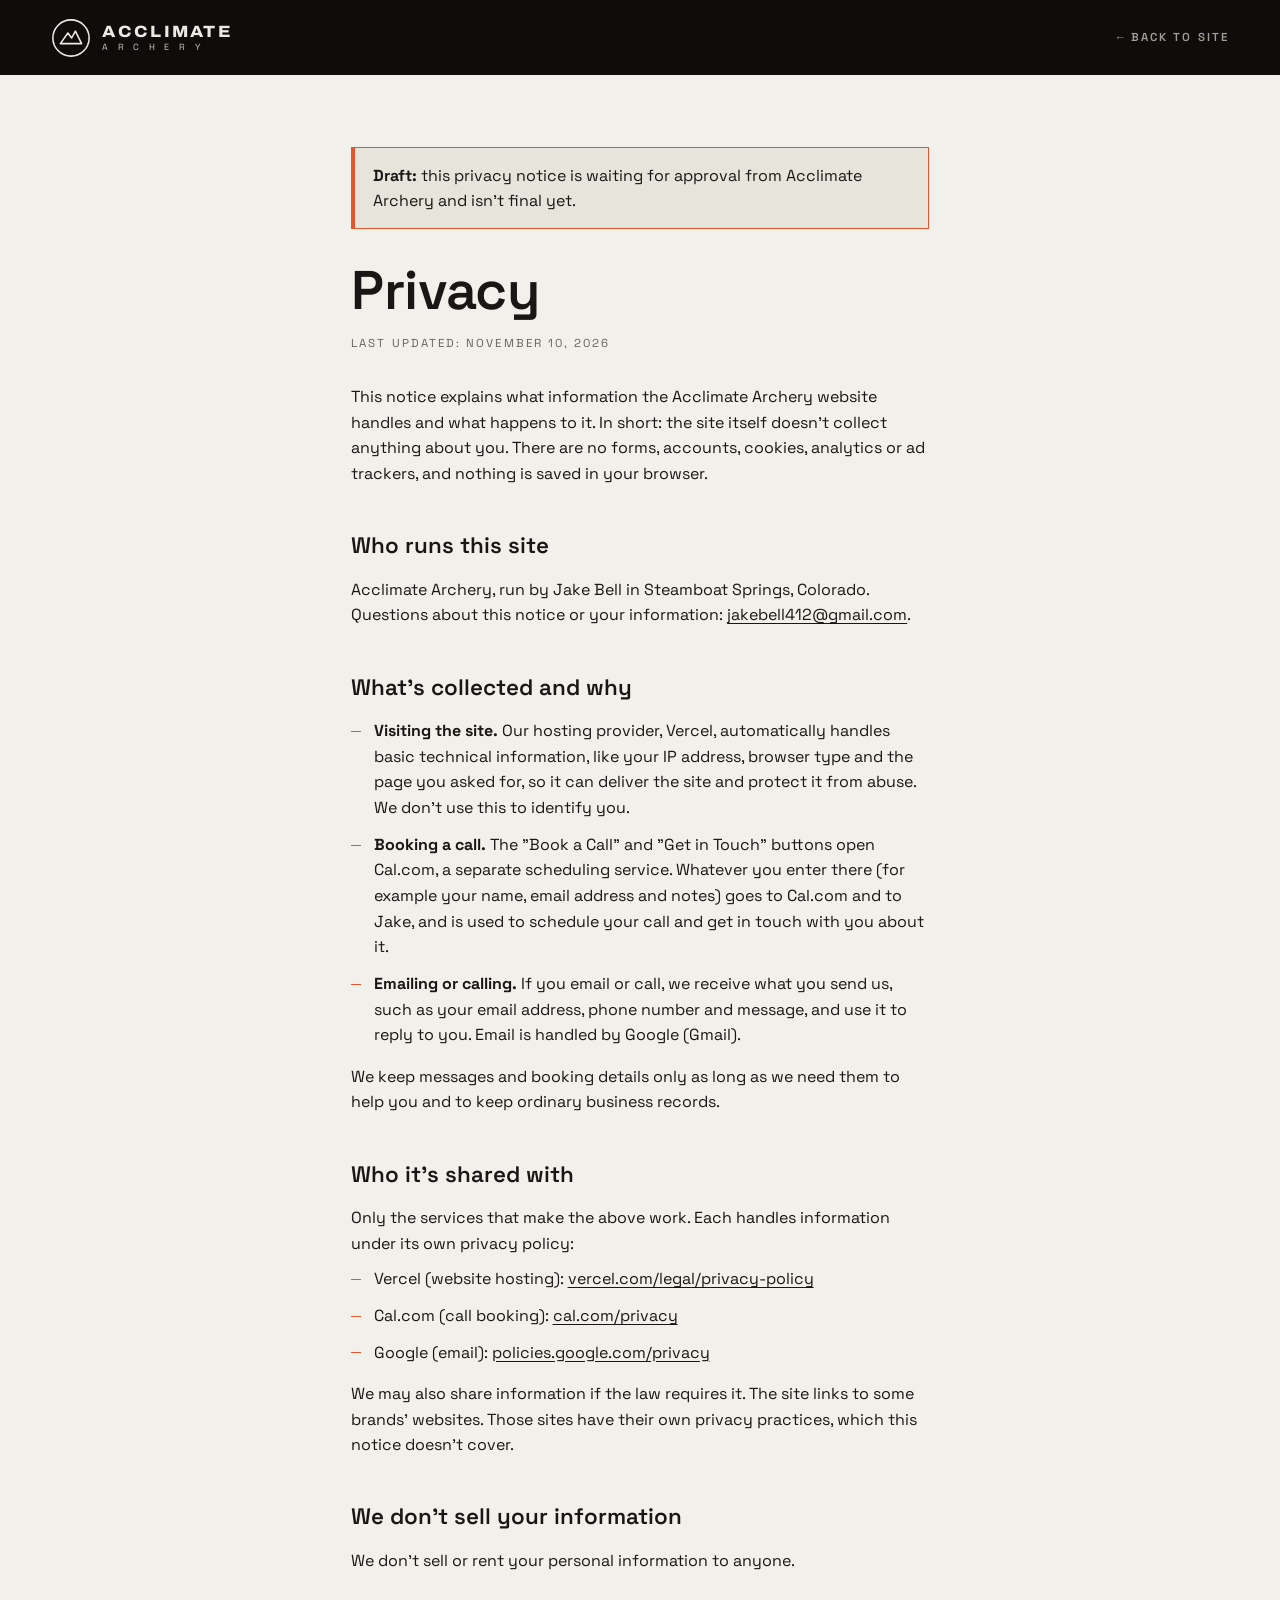
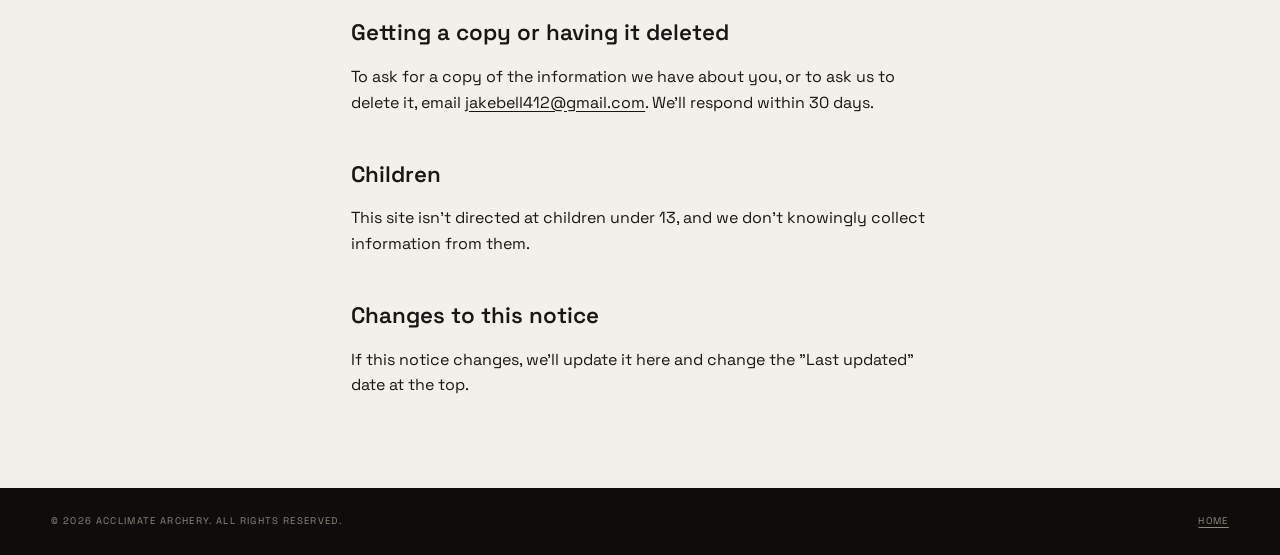
==== privacy.html @ ee3800e8 "Add draft privacy page and link it from the footer Plain-English notice in Acclimate Archery's name " ====
<!DOCTYPE html>
<html lang="en">
<head>
  <meta charset="UTF-8" />
  <meta name="viewport" content="width=device-width, initial-scale=1.0" />
  <title>Privacy | Acclimate Archery</title>
  <meta name="description" content="How the Acclimate Archery website handles your information." />
  <!-- DRAFT: remove this noindex line (and the draft banner below) once
       Jake has approved the wording. -->
  <meta name="robots" content="noindex" />
  <meta name="theme-color" content="#0e0d0c" />
  <link rel="preload" href="fonts/space-grotesk-latin.woff2" as="font" type="font/woff2" crossorigin />
  <link rel="stylesheet" href="css/fonts.css" />
  <link rel="stylesheet" href="css/style.css" />
  <link rel="icon" type="image/svg+xml" href="favicon.svg" />
</head>
<body class="legal-page">
  <a class="skip-link" href="#main">Skip to content</a>

  <header class="legal-header">
    <a href="./" class="site-logo">
      <svg class="site-logo__mark" viewBox="0 0 64 64" fill="none" aria-hidden="true">
        <circle cx="32" cy="32" r="29" stroke="currentColor" stroke-width="2.5"/>
        <path d="M15 41 L27 24 L33 32 L39 21 L49 41 Z" stroke="currentColor" stroke-width="2.5" stroke-linejoin="round" fill="none"/>
      </svg>
      <span class="site-logo__type">
        <span class="site-logo__name">Acclimate</span>
        <span class="site-logo__sub" aria-hidden="true">A&nbsp;R&nbsp;C&nbsp;H&nbsp;E&nbsp;R&nbsp;Y</span><span class="visually-hidden">Archery</span>
      </span>
    </a>
    <a href="./" class="legal-header__back">← Back to site</a>
  </header>

  <main id="main" class="legal" tabindex="-1">
    <!-- DRAFT BANNER: delete this <p> once approved. -->
    <p class="legal__draft" role="note"><strong>Draft:</strong> this privacy notice is waiting for approval from Acclimate Archery and isn't final yet.</p>

    <h1>Privacy</h1>
    <p class="legal__updated">Last updated: November 10, 2026</p>

    <p>This notice explains what information the Acclimate Archery website handles and what happens to it. In short: the site itself doesn't collect anything about you. There are no forms, accounts, cookies, analytics or ad trackers, and nothing is saved in your browser.</p>

    <h2>Who runs this site</h2>
    <p>Acclimate Archery, run by Jake Bell in Steamboat Springs, Colorado. Questions about this notice or your information: <a href="mailto:jakebell412@gmail.com">jakebell412@gmail.com</a>.</p>

    <h2>What's collected and why</h2>
    <ul>
      <li><strong>Visiting the site.</strong> Our hosting provider, Vercel, automatically handles basic technical information, like your IP address, browser type and the page you asked for, so it can deliver the site and protect it from abuse. We don't use this to identify you.</li>
      <li><strong>Booking a call.</strong> The "Book a Call" and "Get in Touch" buttons open Cal.com, a separate scheduling service. Whatever you enter there (for example your name, email address and notes) goes to Cal.com and to Jake, and is used to schedule your call and get in touch with you about it.</li>
      <li><strong>Emailing or calling.</strong> If you email or call, we receive what you send us, such as your email address, phone number and message, and use it to reply to you. Email is handled by Google (Gmail).</li>
    </ul>
    <p>We keep messages and booking details only as long as we need them to help you and to keep ordinary business records.</p>

    <h2>Who it's shared with</h2>
    <p>Only the services that make the above work. Each handles information under its own privacy policy:</p>
    <ul>
      <li>Vercel (website hosting): <a href="https://vercel.com/legal/privacy-policy">vercel.com/legal/privacy-policy</a></li>
      <li>Cal.com (call booking): <a href="https://cal.com/privacy">cal.com/privacy</a></li>
      <li>Google (email): <a href="https://policies.google.com/privacy">policies.google.com/privacy</a></li>
    </ul>
    <p>We may also share information if the law requires it. The site links to some brands' websites. Those sites have their own privacy practices, which this notice doesn't cover.</p>

    <h2>We don't sell your information</h2>
    <p>We don't sell or rent your personal information to anyone.</p>

    <h2>Getting a copy or having it deleted</h2>
    <p>To ask for a copy of the information we have about you, or to ask us to delete it, email <a href="mailto:jakebell412@gmail.com">jakebell412@gmail.com</a>. We'll respond within 30 days.</p>

    <h2>Children</h2>
    <p>This site isn't directed at children under 13, and we don't knowingly collect information from them.</p>

    <h2>Changes to this notice</h2>
    <p>If this notice changes, we'll update it here and change the "Last updated" date at the top.</p>
  </main>

  <footer class="site-footer legal-footer">
    <div class="site-footer__bottom">
      <span>© 2026 Acclimate Archery. All rights reserved.</span>
      <a href="./">Home</a>
    </div>
  </footer>
</body>
</html>
---- css/fonts.css ----
/* Self-hosted fonts (SIL Open Font License 1.1). Downloaded from Google Fonts;
   see fonts/OFL.txt. Only the faces the site actually uses are included. */

@font-face {
  font-family: 'Archivo';
  font-style: normal;
  font-weight: 100 900;
  font-stretch: 62% 125%;
  font-display: swap;
  src: url(../fonts/archivo-vietnamese.woff2) format('woff2');
  unicode-range: U+0102-0103, U+0110-0111, U+0128-0129, U+0168-0169, U+01A0-01A1, U+01AF-01B0, U+0300-0301, U+0303-0304, U+0308-0309, U+0323, U+0329, U+1EA0-1EF9, U+20AB;
}
@font-face {
  font-family: 'Archivo';
  font-style: normal;
  font-weight: 100 900;
  font-stretch: 62% 125%;
  font-display: swap;
  src: url(../fonts/archivo-latin-ext.woff2) format('woff2');
  unicode-range: U+0100-02BA, U+02BD-02C5, U+02C7-02CC, U+02CE-02D7, U+02DD-02FF, U+0304, U+0308, U+0329, U+1D00-1DBF, U+1E00-1E9F, U+1EF2-1EFF, U+2020, U+20A0-20AB, U+20AD-20C4, U+2113, U+2C60-2C7F, U+A720-A7FF;
}
@font-face {
  font-family: 'Archivo';
  font-style: normal;
  font-weight: 100 900;
  font-stretch: 62% 125%;
  font-display: swap;
  src: url(../fonts/archivo-latin.woff2) format('woff2');
  unicode-range: U+0000-00FF, U+0131, U+0152-0153, U+02BB-02BC, U+02C6, U+02DA, U+02DC, U+0304, U+0308, U+0329, U+2000-206F, U+20AC, U+2122, U+2191, U+2193, U+2212, U+2215, U+FEFF, U+FFFD;
}
@font-face {
  font-family: 'Space Grotesk';
  font-style: normal;
  font-weight: 300 700;
  font-display: swap;
  src: url(../fonts/space-grotesk-vietnamese.woff2) format('woff2');
  unicode-range: U+0102-0103, U+0110-0111, U+0128-0129, U+0168-0169, U+01A0-01A1, U+01AF-01B0, U+0300-0301, U+0303-0304, U+0308-0309, U+0323, U+0329, U+1EA0-1EF9, U+20AB;
}
@font-face {
  font-family: 'Space Grotesk';
  font-style: normal;
  font-weight: 300 700;
  font-display: swap;
  src: url(../fonts/space-grotesk-latin-ext.woff2) format('woff2');
  unicode-range: U+0100-02BA, U+02BD-02C5, U+02C7-02CC, U+02CE-02D7, U+02DD-02FF, U+0304, U+0308, U+0329, U+1D00-1DBF, U+1E00-1E9F, U+1EF2-1EFF, U+2020, U+20A0-20AB, U+20AD-20C4, U+2113, U+2C60-2C7F, U+A720-A7FF;
}
@font-face {
  font-family: 'Space Grotesk';
  font-style: normal;
  font-weight: 300 700;
  font-display: swap;
  src: url(../fonts/space-grotesk-latin.woff2) format('woff2');
  unicode-range: U+0000-00FF, U+0131, U+0152-0153, U+02BB-02BC, U+02C6, U+02DA, U+02DC, U+0304, U+0308, U+0329, U+2000-206F, U+20AC, U+2122, U+2191, U+2193, U+2212, U+2215, U+FEFF, U+FFFD;
}
---- css/style.css ----
/* ============================================================
   ACCLIMATE ARCHERY — "Alpine Precision"
   Palette: coal / bone / ash / ember — from the original site,
   sharpened. Type: Archivo (wide caps) × Instrument Serif (ital)
   × Space Grotesk (technical labels).
   ============================================================ */

:root {
  /* -------- color -------- */
  --void:  #0e0d0c;
  --coal:  #191715;
  --coal-2:#221f1c;
  --coal-3:#2b2825;
  --bone:  #ece9e2;
  --paper: #f2f0ea;
  --paper-2:#e7e4dc;
  --ash:   #a39e94;
  --ash-2: #65625a; /* muted text on light grounds — 4.5:1+ on paper (was #6e6a62) */
  --ash-2-on-dark: #8d887d; /* same role on coal/void — 5:1+ (WCAG AA) */
  --line:  rgba(20, 18, 16, 0.14);
  --line-light: rgba(236, 233, 226, 0.14);
  --ember: #e4572e;
  --ember-soft: rgba(228, 87, 46, 0.55);

  /* -------- type -------- */
  --f-display: "Archivo", sans-serif;
  --f-serif: "Instrument Serif", serif;
  --f-tech: "Space Grotesk", monospace, sans-serif;

  /* -------- rhythm -------- */
  --gutter: clamp(1.25rem, 4vw, 4rem);
  --section-pad: clamp(5rem, 12vh, 9rem);
  --radius: 2px;

  --ease-out: cubic-bezier(0.19, 1, 0.22, 1);
  --ease-punch: cubic-bezier(0.83, 0, 0.17, 1);
}

/* ============ reset ============ */
*, *::before, *::after { box-sizing: border-box; margin: 0; padding: 0; }
html { scroll-behavior: smooth; }
html:focus-within { scroll-behavior: smooth; }
body {
  font-family: var(--f-tech);
  background: var(--paper);
  color: var(--coal);
  line-height: 1.6;
  -webkit-font-smoothing: antialiased;
  overflow-x: hidden;
}
img, svg, canvas { display: block; max-width: 100%; }

/* ============ accessibility helpers ============ */
.visually-hidden {
  position: absolute !important; width: 1px; height: 1px;
  padding: 0; margin: -1px; overflow: hidden;
  clip: rect(0 0 0 0); white-space: nowrap; border: 0;
}
.skip-link {
  position: fixed; top: 0.75rem; left: 0.75rem; z-index: 2000;
  padding: 0.8em 1.2em;
  background: var(--bone); color: var(--coal);
  font-size: 0.8rem; font-weight: 600; letter-spacing: 0.12em; text-transform: uppercase;
  border-radius: var(--radius);
  transform: translateY(-200%);
}
.skip-link:focus { transform: none; }
/* clear keyboard focus ring on every interactive element; mouse clicks
   don't trigger it (:focus-visible) */
:focus-visible { outline: 2px solid var(--ember); outline-offset: 3px; }
main:focus { outline: none; }
a { color: inherit; text-decoration: none; }
ul { list-style: none; }
button { font: inherit; background: none; border: none; cursor: pointer; color: inherit; }
::selection { background: var(--ember); color: var(--bone); }

/* Hide native cursor only when custom cursor is active (set by JS on pointer-fine devices) */
body.has-cursor, body.has-cursor a, body.has-cursor button { cursor: none; }

/* While actively scrolling, suspend hover flips so cards passing under a
   stationary cursor don't flash their hover state */
body.is-scrolling .service-card,
body.is-scrolling .testimonial,
body.is-scrolling .brand-row { pointer-events: none; }

/* ============================================================
   PRELOADER
   ============================================================ */
.preloader {
  position: fixed; inset: 0; z-index: 1000;
  background: var(--void);
  display: grid; place-items: center;
  color: var(--bone);
  transition: visibility 0s 1.6s;
}
.preloader__inner { position: relative; z-index: 3; display: grid; place-items: center; gap: 1.4rem; }
.preloader__mark { width: clamp(72px, 10vw, 110px); color: var(--bone); }
.preloader__ring {
  stroke-dasharray: 340; stroke-dashoffset: 340;
  animation: draw 1.1s var(--ease-punch) 0.1s forwards;
  transform-origin: center; transform: rotate(-90deg);
}
.preloader__peaks {
  stroke-dasharray: 180; stroke-dashoffset: 180;
  animation: draw 0.9s var(--ease-punch) 0.7s forwards;
}
@keyframes draw { to { stroke-dashoffset: 0; } }
.preloader__wordwrap { overflow: hidden; }
.preloader__word {
  display: block;
  font-family: var(--f-display);
  font-weight: 800; font-stretch: 115%;
  font-size: clamp(1.1rem, 2.4vw, 1.6rem);
  letter-spacing: 0.55em; text-indent: 0.55em;
  transform: translateY(110%);
  animation: rise-in 0.8s var(--ease-out) 1s forwards;
}
@keyframes rise-in { to { transform: translateY(0); } }
.preloader__meta {
  display: flex; gap: 2.5rem;
  font-size: 0.62rem; letter-spacing: 0.3em;
  color: var(--ash-2);
}
.preloader__count { color: var(--bone); min-width: 3ch; text-align: right; font-variant-numeric: tabular-nums; }
.preloader__curtain {
  position: absolute; inset: 0; background: var(--void); z-index: 2;
  transform: scaleY(1); transform-origin: top;
}
.preloader__curtain--2 { background: var(--coal-2); z-index: 1; }
.preloader.is-done .preloader__inner { animation: fade-up-out 0.5s var(--ease-punch) forwards; }
.preloader.is-done .preloader__curtain { animation: curtain 0.9s var(--ease-punch) 0.35s forwards; }
.preloader.is-done .preloader__curtain--2 { animation: curtain 0.9s var(--ease-punch) 0.5s forwards; }
.preloader.is-done { visibility: hidden; }
@keyframes fade-up-out { to { opacity: 0; transform: translateY(-30px); } }
@keyframes curtain { to { transform: scaleY(0); } }

/* ============================================================
   CURSOR
   ============================================================ */
.cursor { position: fixed; top: 0; left: 0; z-index: 999; pointer-events: none; display: none; }
body.has-cursor .cursor { display: block; }
.cursor__dot {
  position: absolute; top: -2.5px; left: -2.5px;
  width: 5px; height: 5px; border-radius: 50%;
  background: var(--ember);
  transition: transform 0.25s var(--ease-out), opacity 0.25s;
}
.cursor__reticle {
  position: absolute; top: -19px; left: -19px;
  width: 38px; height: 38px; border-radius: 50%;
  border: 1px solid currentColor;
  color: var(--coal);
  opacity: 0.55;
  /* a soft dark+light double halo riding along on every frame, independent
     of the color flip below — whichever half of the halo matches the
     backdrop always leaves the other half in contrast, so the ring never
     goes fully invisible while color/border-color is mid-transition (e.g.
     the instant it leaves a dark hover target for the plain page) */
  filter:
    drop-shadow(0 0 1px rgba(14, 13, 12, 0.4))
    drop-shadow(0 0 3px rgba(236, 233, 226, 0.55));
  transition: transform 0.35s var(--ease-out), opacity 0.35s, color 0.18s, border-color 0.18s;
}
.cursor.is-light .cursor__reticle { color: var(--bone); }
.cursor__tick { position: absolute; background: currentColor; }
.cursor__tick--n, .cursor__tick--s { width: 1px; height: 6px; left: 50%; }
.cursor__tick--e, .cursor__tick--w { height: 1px; width: 6px; top: 50%; }
.cursor__tick--n { top: -1px; } .cursor__tick--s { bottom: -1px; }
.cursor__tick--w { left: -1px; } .cursor__tick--e { right: -1px; }
/* same expand + 45deg rotation for every hover state, so the reticle
   animates identically everywhere on the site */
.cursor.is-hover .cursor__reticle { transform: scale(1.7) rotate(45deg); opacity: 0.9; }
.cursor.is-hover .cursor__dot { transform: scale(0.5); }
/* over a button that's solid ember (or fills ember on hover), the ember
   dot vanishes into it — swap it to bone so it still reads as a target */
.cursor.is-fill .cursor__dot { background: var(--bone); transform: scale(0.9); }
.cursor.is-down .cursor__reticle { transform: scale(0.8); }

/* ============================================================
   PROGRESS RAIL (right edge)
   ============================================================ */
.progress-rail {
  position: fixed; right: clamp(10px, 1.6vw, 26px); top: 50%;
  transform: translateY(-50%);
  height: min(80vh, 760px); z-index: 90;
  display: flex; flex-direction: column; align-items: center;
  mix-blend-mode: difference; color: var(--bone);
  transition: color 0.3s;
}
.progress-rail.is-hero { mix-blend-mode: normal; color: #ffffff; }
.progress-rail__line { width: 1px; flex: 1; background: currentColor; opacity: 0.3; }
.progress-rail__arrow {
  position: absolute; top: 0; left: 50%;
  width: 10px; margin-left: -5px;
  color: inherit;
  transition: top 0.15s linear;
}
@media (max-width: 900px) { .progress-rail { display: none; } }

/* ============================================================
   HEADER
   ============================================================ */
.site-header {
  position: fixed; top: 0; left: 0; right: 0; z-index: 100;
  padding: 0 var(--gutter);
  transition: transform 0.5s var(--ease-out), background 0.4s, backdrop-filter 0.4s;
  color: var(--bone);
}
.site-header::after {
  content: ""; position: absolute; inset: 0; z-index: -1;
  background: linear-gradient(180deg, rgba(10,9,8,0.5) 0%, rgba(10,9,8,0.32) 70%, rgba(10,9,8,0) 100%);
  backdrop-filter: blur(3px);
  transition: background 0.45s, backdrop-filter 0.45s, box-shadow 0.45s;
}
.site-header.is-scrolled::after {
  background: rgba(14, 13, 12, 0.82);
  backdrop-filter: blur(14px) saturate(1.1);
  box-shadow: 0 1px 0 var(--line-light);
}
.site-header__inner {
  display: grid; grid-template-columns: 1fr auto 1fr;
  align-items: center;
  height: 84px;
  transition: height 0.4s var(--ease-out);
}
.site-header.is-scrolled .site-header__inner { height: 64px; }

.site-nav { display: flex; align-items: center; gap: clamp(1.2rem, 2.6vw, 2.6rem); }
.site-nav--right { justify-content: flex-end; }
.site-nav__link {
  position: relative;
  font-size: 0.85rem; font-weight: 600;
  letter-spacing: 0.15em; text-transform: uppercase;
  padding: 0.5rem 0;
  display: inline-flex; gap: 0.5em; align-items: baseline;
}
.site-nav__num { font-size: 0.68rem; color: var(--ember); font-weight: 700; }
.site-nav__link::after {
  content: ""; position: absolute; left: 0; bottom: 0;
  width: 100%; height: 1px; background: var(--bone);
  transform: scaleX(0); transform-origin: right;
  transition: transform 0.45s var(--ease-punch);
}
.site-nav__link:hover::after,
.site-nav__link.is-active::after { transform: scaleX(1); transform-origin: left; }

.site-logo { display: flex; align-items: center; gap: 0.7rem; justify-self: center; }
.site-logo__mark { width: 40px; color: currentColor; transition: transform 0.6s var(--ease-out); }
.site-logo:hover .site-logo__mark { transform: rotate(180deg); }
.site-logo__type { display: flex; flex-direction: column; line-height: 1.05; }
.site-logo__name {
  font-family: var(--f-display); font-weight: 800; font-stretch: 110%;
  font-size: 1.02rem; letter-spacing: 0.14em; text-transform: uppercase;
}
.site-logo__sub {
  font-size: 0.56rem; letter-spacing: 0.42em; margin-top: 3px;
  color: var(--bone); opacity: 0.85;
  text-shadow: 0 1px 6px rgba(0,0,0,0.4);
}

.site-header__coords {
  font-size: 0.66rem; letter-spacing: 0.14em; color: rgba(236,233,226,0.88);
  font-variant-numeric: tabular-nums;
  text-shadow: 0 1px 8px rgba(0,0,0,0.5);
}
@media (max-width: 1100px) { .site-header__coords { display: none; } }

.nav-toggle { display: none; position: relative; width: 40px; height: 40px; }
.nav-toggle span {
  position: absolute; left: 8px; right: 8px; height: 1.5px;
  background: currentColor;
  transition: transform 0.4s var(--ease-punch), top 0.4s var(--ease-punch);
}
.nav-toggle span:nth-child(1) { top: 16px; }
.nav-toggle span:nth-child(2) { top: 23px; }
.nav-toggle.is-open span:nth-child(1) { top: 19.5px; transform: rotate(45deg); }
.nav-toggle.is-open span:nth-child(2) { top: 19.5px; transform: rotate(-45deg); }
@media (max-width: 900px) {
  .site-nav--left { display: none; }
  .site-header__inner { grid-template-columns: auto 1fr auto; }
  .site-logo { justify-self: start; order: -1; }
  .nav-toggle { display: block; }
  .site-nav--right .btn { display: none; }
}

/* ============================================================
   MOBILE MENU
   ============================================================ */
.mobile-menu {
  position: fixed; inset: 0; z-index: 95;
  display: flex; flex-direction: column; justify-content: center;
  padding: var(--gutter);
  visibility: hidden; pointer-events: none;
}
.mobile-menu__bg {
  position: absolute; inset: 0; background: var(--void);
  transform: translateY(-100%);
  transition: transform 0.7s var(--ease-punch);
}
.mobile-menu.is-open { visibility: visible; pointer-events: auto; }
.mobile-menu.is-open .mobile-menu__bg { transform: translateY(0); }
.mobile-menu__nav { position: relative; display: flex; flex-direction: column; gap: 0.4rem; }
.mobile-menu__link {
  font-family: var(--f-display); font-weight: 800; font-stretch: 105%;
  text-transform: uppercase; color: var(--bone);
  font-size: clamp(2rem, 9vw, 3.4rem); line-height: 1.15;
  display: flex; align-items: baseline; gap: 1rem;
  opacity: 0; transform: translateY(30px);
  transition: opacity 0.5s var(--ease-out), transform 0.5s var(--ease-out);
}
.mobile-menu__link em { font-family: var(--f-tech); font-style: normal; font-size: 0.8rem; color: var(--ember); }
.mobile-menu.is-open .mobile-menu__link { opacity: 1; transform: translateY(0); }
.mobile-menu.is-open .mobile-menu__link:nth-child(1) { transition-delay: 0.25s; }
.mobile-menu.is-open .mobile-menu__link:nth-child(2) { transition-delay: 0.32s; }
.mobile-menu.is-open .mobile-menu__link:nth-child(3) { transition-delay: 0.39s; }
.mobile-menu.is-open .mobile-menu__link:nth-child(4) { transition-delay: 0.46s; }
.mobile-menu__foot {
  position: absolute; bottom: 2rem; left: var(--gutter); right: var(--gutter);
  display: flex; justify-content: space-between;
  font-size: 0.6rem; letter-spacing: 0.2em; text-transform: uppercase; color: var(--ash-2);
}

/* ============================================================
   BUTTONS
   ============================================================ */
.btn {
  position: relative; overflow: hidden;
  display: inline-flex; align-items: center; gap: 0.7em;
  font-family: var(--f-tech); font-weight: 600;
  font-size: 0.72rem; letter-spacing: 0.22em; text-transform: uppercase;
  padding: 1.05em 1.9em;
  border: 1px solid currentColor;
  border-radius: var(--radius);
  transition: color 0.4s var(--ease-out), border-color 0.4s;
  will-change: transform;
}
.btn__bg {
  position: absolute; inset: -1px; z-index: 0;
  background: currentColor;
  transform: translateY(101%);
  transition: transform 0.5s var(--ease-punch);
}
.btn:hover .btn__bg { transform: translateY(0); }
.btn__label, .btn__icon { position: relative; z-index: 1; }
.btn__icon { width: 14px; transition: transform 0.4s var(--ease-out); }
.btn:hover .btn__icon { transform: translateX(4px); }

.btn--solid { background: var(--bone); color: var(--coal); border-color: var(--bone); }
.btn--solid .btn__bg { background: var(--ember); }
.btn--solid:hover { color: var(--bone); border-color: var(--ember); }

.btn--line { color: var(--bone); border-color: var(--line-light); background: transparent; }
.btn--line .btn__bg { background: var(--bone); }
.btn--line:hover { color: var(--coal); border-color: var(--bone); }
.hero__actions .btn--line {
  border-color: rgba(236,233,226,0.5);
  backdrop-filter: blur(7px) saturate(1.1); -webkit-backdrop-filter: blur(7px) saturate(1.1);
}
.hero__actions .btn--line:not(:hover) { background: rgba(10,9,8,0.3); }

.btn--ghost { color: var(--bone); border-color: rgba(236,233,226,0.4); }
.btn--ghost .btn__bg { background: var(--bone); }
.btn--ghost:hover { color: var(--coal); }

.btn--sm { padding: 0.75em 1.4em; font-size: 0.65rem; }
.btn--lg { padding: 1.25em 2.4em; font-size: 0.8rem; }

.site-header .btn { padding: 0.85em 1.7em; font-size: 0.74rem; }

/* ============================================================
   SECTION PRIMITIVES
   ============================================================ */
.section { padding: var(--section-pad) var(--gutter); position: relative; }
.section--dark { background: var(--coal); color: var(--bone); }
.section--void { background: var(--void); color: var(--bone); }
/* muted text inside dark areas swaps to the lighter gray so it keeps
   WCAG AA contrast against coal/void */
.section--dark, .section--void, .site-footer, .mobile-menu, .preloader { --ash-2: var(--ash-2-on-dark); }

.section__head { max-width: 1200px; margin: 0 auto clamp(3rem, 7vh, 5rem); }
.section__head--tight { margin-bottom: clamp(2rem, 5vh, 3.5rem); }
.section__head--center { text-align: center; }
.section__eyebrow {
  display: inline-flex; align-items: center; gap: 0.7em;
  font-size: 0.66rem; font-weight: 600;
  letter-spacing: 0.32em; text-transform: uppercase;
  color: var(--ash-2); margin-bottom: 1.6rem;
}
.section__eyebrow--light { color: var(--ash); }
.section__eyebrow--center { justify-content: center; }
.section__eyebrow-dot {
  width: 7px; height: 7px; border-radius: 50%;
  background: var(--ember);
  box-shadow: 0 0 12px var(--ember-soft);
  animation: pulse-dot 2.4s ease-in-out infinite;
}
@keyframes pulse-dot { 50% { box-shadow: 0 0 3px transparent; } }

.section__title {
  font-family: var(--f-tech); font-weight: 600;
  font-size: clamp(2rem, 4.6vw, 3.8rem);
  line-height: 1.15; text-transform: none;
  letter-spacing: -0.01em;
}
.section__title em, .craft__title em, .contact__title em, .quote__text em {
  font-family: var(--f-tech); font-style: normal; font-weight: 400;
  text-transform: none; letter-spacing: -0.01em;
  font-size: 1em; line-height: inherit;
}
.section__title--light { color: var(--bone); }
.section__title--sm { font-size: clamp(1.9rem, 4vw, 3.2rem); }
.section__lede {
  max-width: 46ch; margin-top: 1.5rem;
  font-size: clamp(0.95rem, 1.35vw, 1.1rem);
  color: var(--ash-2); font-weight: 400;
}

/* split-title reveal */
[data-split-title] .word {
  display: inline-block; overflow: hidden; vertical-align: bottom;
  /* extra room inside the mask so descenders (g, y, p) and ascenders/accents
     (f, tall caps) aren't clipped by the reveal mask; negative margin cancels
     the padding back out so surrounding line spacing doesn't shift */
  padding: 0.12em 0 0.16em;
  margin: -0.12em 0 -0.16em;
}
[data-split-title] .word > span {
  display: inline-block;
  transform: translateY(115%) rotate(2deg);
  transition: transform 0.9s var(--ease-punch);
}
[data-split-title].is-in .word > span { transform: translateY(0) rotate(0deg); }

/* generic reveal */
[data-reveal] {
  opacity: 0; transform: translateY(34px);
  transition: opacity 0.9s var(--ease-out), transform 0.9s var(--ease-out);
}
[data-reveal].is-in { opacity: 1; transform: translateY(0); }

/* ============================================================
   HERO
   ============================================================ */
.hero {
  position: relative; min-height: 100svh;
  display: flex; flex-direction: column;
  justify-content: center; align-items: center;
  background: var(--void); color: var(--bone);
  overflow: hidden;
  padding: 110px var(--gutter) 90px;
}
.hero__scene { position: absolute; inset: 0; overflow: hidden; }

.hero__photo {
  position: absolute; inset: 0;
  width: 100%; height: 100%;
  object-fit: cover; object-position: 50% 18%;
  transform: scale(1.04) translateX(0%);
  transform-origin: center;
  animation: hero-photo-pan 48s ease-in-out infinite alternate;
  will-change: transform;
}
@keyframes hero-photo-pan {
  0%   { transform: scale(1.04) translateX(-2.6%); }
  100% { transform: scale(1.04) translateX(2.6%); }
}
/* a photo covers the whole scene, so the procedural sky/stars/ridge layers
   (built for the illustrated fallback) stay in the markup but sit unused */
.hero--photo .hero__sky,
.hero--photo .hero__stars,
.hero--photo .hero__ridge,
.hero--photo .hero__mist,
.hero--photo .hero__snow { display: none; }
/* darker so headline type stays legible over a bright alpenglow sky */
.hero--photo .hero__vignette {
  background:
    linear-gradient(180deg, rgba(8,7,6,0.35) 0%, rgba(8,7,6,0.12) 26%, rgba(8,7,6,0.22) 62%, rgba(8,7,6,0.6) 100%),
    radial-gradient(75% 60% at 50% 42%, rgba(8,7,6,0.42) 0%, transparent 68%);
}

.hero__sky {
  position: absolute; inset: 0;
  background:
    radial-gradient(120% 70% at 50% 108%, rgba(236,233,226,0.20) 0%, transparent 55%),
    radial-gradient(80% 55% at 72% 20%, rgba(90, 96, 110, 0.28) 0%, transparent 60%),
    linear-gradient(180deg, #101112 0%, #181a1c 42%, #232322 72%, #34322e 100%);
}
.hero__stars { position: absolute; inset: 0 0 40% 0; }
.hero__stars i {
  position: absolute; width: 2px; height: 2px; border-radius: 50%;
  background: var(--bone);
  animation: twinkle var(--tw, 4s) ease-in-out infinite;
  opacity: 0.6;
}
@keyframes twinkle { 50% { opacity: 0.08; } }

.hero__ridge { position: absolute; inset: 0; width: 100%; height: 100%; will-change: transform; }
.hero__ridge--far  { opacity: 0.85; }
.hero__ridge--mid  { opacity: 0.95; }
.hero__ridge-line {
  stroke: rgba(236, 233, 226, 0.16);
  stroke-width: 1.2;
  vector-effect: non-scaling-stroke;
}
.hero__ridge--mid .hero__ridge-line { stroke: rgba(236, 233, 226, 0.09); }
.hero__mist, .hero__snow { position: absolute; inset: 0; width: 100%; height: 100%; }
.hero__grain {
  position: absolute; inset: -50%;
  background-image: url("../Images/grain.svg");
  opacity: 0.035; pointer-events: none;
}
.hero__vignette {
  position: absolute; inset: 0;
  background: radial-gradient(120% 90% at 50% 45%, transparent 55%, rgba(10,9,8,0.55) 100%);
}

.hero__content {
  position: relative; z-index: 3;
  text-align: center; max-width: 1100px;
}
.hero__eyebrow {
  display: flex; align-items: center; justify-content: center; gap: 1.2em;
  font-size: clamp(0.64rem, 0.95vw, 0.78rem); font-weight: 500;
  letter-spacing: 0.38em; text-transform: uppercase;
  color: rgba(236,233,226,0.92); margin-bottom: clamp(1.5rem, 3vh, 2.6rem);
  text-shadow: 0 1px 10px rgba(0,0,0,0.45);
}
.hero__eyebrow-line { width: clamp(24px, 5vw, 70px); height: 1px; background: rgba(236,233,226,0.35); }

/* clean, precision-instrument headline — one consistent sans, sentence case,
   restrained size, no italic/serif flourish */
.hero__title {
  font-family: var(--f-tech);
  font-weight: 600;
  text-transform: none;
  font-size: clamp(2.4rem, 6vw, 5rem);
  line-height: 1.12; letter-spacing: -0.01em;
  text-wrap: balance;
  text-shadow: 0 2px 24px rgba(0,0,0,0.35);
}
.hero__title-row { display: block; overflow: hidden; padding: 0.1em 0 0.14em; margin: -0.1em 0 -0.14em; }
.hero__title-row--serif {
  font-family: var(--f-tech); font-weight: 400;
  text-transform: none; letter-spacing: -0.01em;
  font-size: 1em; line-height: 1.12;
  margin-top: 0;
}
.hero__title-row--serif em { font-style: normal; }
.split-line {
  display: inline-block;
  transform: translateY(112%);
  transition: transform 1.1s var(--ease-punch);
}
.hero.is-ready .split-line { transform: translateY(0); }
.hero.is-ready .hero__title-row:nth-child(2) .split-line { transition-delay: 0.12s; }

.hero__sub {
  max-width: 52ch; margin: clamp(1.4rem, 3vh, 2.2rem) auto 0;
  font-size: clamp(0.9rem, 1.3vw, 1.08rem);
  color: var(--bone); font-weight: 400;
  text-shadow: 0 1px 10px rgba(0,0,0,0.45);
}
.hero__actions {
  display: flex; gap: 1rem; justify-content: center; flex-wrap: wrap;
  margin-top: clamp(1.8rem, 4vh, 3rem);
}

.hero__foot {
  position: absolute; z-index: 3;
  left: var(--gutter); right: var(--gutter); bottom: 2rem;
  display: flex; align-items: center; justify-content: space-between;
  font-size: 0.72rem; font-weight: 600; letter-spacing: 0.2em; text-transform: uppercase;
  color: var(--bone);
}
.hero__scrollcue,
.hero__foot-note,
.hero__wind {
  background: rgba(10,9,8,0.34);
  backdrop-filter: blur(7px) saturate(1.1); -webkit-backdrop-filter: blur(7px) saturate(1.1);
  border-radius: 999px;
  padding: 0.65em 1.2em;
}
.hero__scrollcue { display: flex; align-items: center; gap: 0.9em; }
.hero__scrollcue-track {
  position: relative; width: 1.5px; height: 40px;
  background: rgba(236,233,226,0.3); overflow: hidden; display: inline-block;
  border-radius: 2px;
}
.hero__scrollcue-thumb {
  position: absolute; left: 0; top: 0; width: 100%; height: 40%;
  background: var(--ember);
  animation: scroll-thumb 2s var(--ease-punch) infinite;
}
@keyframes scroll-thumb {
  0% { transform: translateY(-110%); }
  60%, 100% { transform: translateY(280%); }
}
.hero__foot-note { text-align: center; }
.hero__wind { display: flex; gap: 0.9em; align-items: baseline; }
.hero__wind span:first-child { color: var(--ember); }
.hero__wind-val { color: var(--bone); font-variant-numeric: tabular-nums; }
@media (max-width: 800px) {
  .hero__foot { justify-content: center; }
  .hero__foot-note, .hero__wind { display: none; }
}

/* ============================================================
   SERVICES
   ============================================================ */
.services { background: var(--paper); position: relative; }
.services__mark {
  position: absolute; top: clamp(0.5rem, 1vh, 1.5rem); right: var(--gutter);
  display: flex; flex-direction: column; align-items: center; gap: 0.7rem;
  text-align: center;
}
.services__mark-icon { width: clamp(42px, 3.6vw, 56px); color: var(--ember); opacity: 0.8; }
.services__mark-text {
  font-family: var(--f-tech); font-size: 0.6rem; font-weight: 500;
  letter-spacing: 0.18em; text-transform: uppercase; line-height: 1.5;
  color: var(--ash-2);
}
@media (max-width: 1150px) { .services__mark { display: none; } }
.services__grid {
  display: grid; grid-template-columns: repeat(3, 1fr);
  gap: clamp(1rem, 2vw, 1.8rem);
  max-width: 1400px; margin: 0 auto;
  perspective: 1400px;
  scroll-margin-top: 96px;
}
@media (max-width: 1000px) { .services__grid { grid-template-columns: 1fr; max-width: 640px; } }

.service-card {
  position: relative; overflow: hidden;
  background: var(--paper-2);
  border: 1px solid var(--line);
  border-radius: var(--radius);
  padding: clamp(1.8rem, 2.6vw, 2.6rem);
  display: flex; flex-direction: column;
  min-height: 100%;
  transform-style: preserve-3d;
  transition: background 0.5s var(--ease-out), border-color 0.5s, box-shadow 0.5s;
}
.service-card:hover {
  background: var(--coal);
  color: var(--bone);
  border-color: var(--coal);
  box-shadow: 0 30px 60px -20px rgba(20, 18, 16, 0.45);
}
.service-card__sheen {
  position: absolute; inset: 0; pointer-events: none; opacity: 0;
  background: radial-gradient(400px circle at var(--sx, 50%) var(--sy, 50%), rgba(236,233,226,0.09), transparent 55%);
  transition: opacity 0.4s;
}
.service-card:hover .service-card__sheen { opacity: 1; }
.service-card__index {
  font-family: var(--f-tech); font-style: normal; font-weight: 600;
  font-size: clamp(2.6rem, 4vw, 3.6rem); line-height: 1;
  color: transparent;
  -webkit-text-stroke: 1px var(--ash);
  transition: color 0.5s, -webkit-text-stroke-color 0.5s;
  margin-bottom: 1.6rem;
}
.service-card:hover .service-card__index { color: var(--ember); -webkit-text-stroke-color: var(--ember); }
.service-card__icon {
  width: 44px; margin-bottom: 1.4rem; color: var(--ash-2);
  transition: color 0.5s, transform 0.6s var(--ease-out);
}
.service-card:hover .service-card__icon { color: var(--ember); transform: translateY(-4px); }
.service-card__title {
  font-family: var(--f-display); font-weight: 800; font-stretch: 108%;
  font-size: clamp(1.15rem, 1.7vw, 1.45rem);
  text-transform: uppercase; line-height: 1.1;
  margin-bottom: 1rem;
}
.service-card__body { font-size: 0.92rem; color: var(--ash-2); transition: color 0.5s; }
.service-card:hover .service-card__body { color: var(--ash); }
.service-card__list {
  margin: 1.4rem 0 2rem;
  display: flex; flex-direction: column; gap: 0.55rem;
  font-size: 0.78rem; letter-spacing: 0.04em;
}
.service-card__list li {
  display: flex; align-items: center; gap: 0.7em;
}
.service-card__list li::before {
  content: ""; width: 12px; height: 1px;
  background: var(--ember); flex-shrink: 0;
}
.service-card__cta {
  margin-top: auto;
  font-size: 0.66rem; font-weight: 600;
  letter-spacing: 0.28em; text-transform: uppercase;
  display: inline-flex; align-items: center; gap: 0.8em;
  color: var(--ash-2); transition: color 0.5s;
}
.service-card:hover .service-card__cta { color: var(--bone); }
.service-card__cta i {
  font-style: normal; transition: transform 0.4s var(--ease-out); color: var(--ember);
}
.service-card:hover .service-card__cta i { transform: translateX(6px); }
.service-card__cta--btn {
  margin-top: auto;
  align-self: flex-start;
  background: var(--ember); color: var(--coal);
  border: 1px solid var(--ember);
  border-radius: var(--radius); padding: 0.7em 1.3em;
  transition: transform 0.4s var(--ease-punch), box-shadow 0.4s;
}
.service-card__cta--btn i { color: var(--coal); }
.service-card:hover .service-card__cta--btn {
  transform: translateY(-2px);
  box-shadow: 0 12px 26px -10px rgba(228,87,46,0.55);
}

.services__note {
  text-align: center; margin-top: clamp(2.5rem, 6vh, 4rem);
  font-size: clamp(1rem, 1.6vw, 1.25rem); color: var(--ash-2);
}
.services__note em { font-family: var(--f-tech); font-style: normal; font-weight: 600; font-size: 1em; color: var(--coal); }

/* ============================================================
   CRAFT / ABOUT
   ============================================================ */
.craft { overflow: hidden; }
.craft__grid {
  display: grid; grid-template-columns: 0.9fr 1.1fr;
  gap: clamp(2.5rem, 6vw, 6rem);
  max-width: 1400px; margin: 0 auto;
  align-items: start;
}
@media (max-width: 1000px) { .craft__grid { grid-template-columns: 1fr; } }
.craft__left { position: sticky; top: 120px; }
@media (max-width: 1000px) { .craft__left { position: static; } }
.craft__title {
  font-family: var(--f-tech); font-weight: 600;
  font-size: clamp(2rem, 4vw, 3.4rem);
  line-height: 1.16; text-transform: none;
}
.craft__sig {
  margin-top: 2.8rem;
  display: flex; flex-direction: column; gap: 0.7rem;
  width: fit-content;
}
.craft__sig-name {
  font-family: var(--f-tech); font-style: normal; font-weight: 500;
  font-size: clamp(1.6rem, 2.4vw, 2.2rem); line-height: 1;
  color: var(--bone);
}
.craft__sig-arrow { width: clamp(180px, 18vw, 260px); color: var(--ember); overflow: visible; }
.craft__sig-path {
  stroke-dasharray: 300; stroke-dashoffset: 300;
  transition: stroke-dashoffset 1.6s var(--ease-out) 0.4s;
}
.craft__sig-path--head { transition-delay: 1.5s; transition-duration: 0.5s; }
.craft__sig-path--fletch { transition-delay: 0.9s; transition-duration: 0.7s; }
.craft__sig.is-in .craft__sig-path { stroke-dashoffset: 0; }
.craft__sig-role {
  font-size: 0.6rem; letter-spacing: 0.26em; text-transform: uppercase;
  color: var(--ash-2);
}

.craft__specialties {
  margin-top: clamp(2.5rem, 6vh, 4rem);
  padding-top: 2rem; border-top: 1px solid var(--line-light);
  display: flex; flex-direction: column; gap: 1.1rem;
}
.craft__specialties-label {
  font-family: var(--f-tech); font-weight: 600;
  font-size: clamp(1.1rem, 1.8vw, 1.4rem); letter-spacing: 0.06em;
  color: var(--bone);
  display: flex; align-items: center; gap: 0.7em;
}
.craft__specialties-label::before {
  content: ""; width: 22px; height: 1px; background: var(--ember);
}
.craft__specialties-list {
  display: flex; flex-direction: column; gap: 0;
  border-top: 1px solid var(--line-light);
}
.craft__specialties-list li {
  position: relative;
  display: flex; align-items: center; gap: 1rem;
  padding: 0.75rem 0;
  border-bottom: 1px solid var(--line-light);
  cursor: default;
  transition: padding-left 0.5s var(--ease-punch);
}
.craft__specialties-list li::before {
  content: ""; position: absolute; left: 0; top: 50%;
  width: 0; height: 1px; background: var(--ember);
  transition: width 0.5s var(--ease-punch);
}
.craft__specialties-list li i {
  font-style: normal; font-size: 0.6rem; font-weight: 600;
  letter-spacing: 0.15em; color: var(--ash-2);
  font-variant-numeric: tabular-nums;
  transition: color 0.5s;
}
.craft__specialty-copy { display: flex; flex-direction: column; gap: 0.15rem; }
.craft__specialty-copy b {
  font-family: var(--f-tech); font-weight: 500; font-style: normal;
  font-size: clamp(0.85rem, 1vw, 0.98rem); color: var(--ash);
  transition: color 0.5s var(--ease-out);
}
.craft__specialty-copy em {
  font-style: normal; font-size: 0.72rem; color: var(--ash-2);
  opacity: 0; max-height: 0; overflow: hidden;
  transition: opacity 0.4s var(--ease-out), max-height 0.4s var(--ease-out);
}
.craft__specialties-list li.is-hot,
.craft__specialties-list li:hover {
  padding-left: 1.2rem;
}
.craft__specialties-list li.is-hot::before,
.craft__specialties-list li:hover::before { width: 0.8rem; }
.craft__specialties-list li.is-hot i,
.craft__specialties-list li:hover i { color: var(--ember); }
.craft__specialties-list li.is-hot .craft__specialty-copy b,
.craft__specialties-list li:hover .craft__specialty-copy b { color: var(--bone); }
.craft__specialties-list li.is-hot .craft__specialty-copy em,
.craft__specialties-list li:hover .craft__specialty-copy em { opacity: 1; max-height: 1.4em; }
.craft__coords {
  margin-top: 0.4rem;
  font-size: 0.6rem; letter-spacing: 0.16em;
  color: var(--ash-2); font-variant-numeric: tabular-nums;
}

.craft__right { display: flex; flex-direction: column; gap: clamp(2rem, 4vh, 3rem); }
.craft__portrait {
  position: relative;
  aspect-ratio: 1 / 1; max-width: 520px;
  overflow: hidden; border-radius: var(--radius);
}
.craft__portrait-ph { position: absolute; inset: 0; }
.craft__portrait-ph svg { width: 100%; height: 100%; }
.craft__portrait img {
  position: absolute; inset: 0;
  width: 100%; height: 100%; object-fit: cover;
}
.craft__portrait img, .craft__portrait-ph {
  transform: scale(1.12) translateY(var(--py, 0px));
  will-change: transform;
}
.craft__portrait-frame {
  position: absolute; inset: 0;
  border: 1px solid rgba(236,233,226,0.4);
  pointer-events: none;
}
.craft__portrait-tag {
  position: absolute; left: 0; bottom: 0;
  font-size: 0.6rem; letter-spacing: 0.28em; text-transform: uppercase;
  color: var(--coal);
  background: var(--bone);
  padding: 0.9em 1.2em 0.9em 1em;
  border-left: 2px solid var(--ember);
}
.craft__copy { display: flex; flex-direction: column; gap: clamp(1.3rem, 2.6vh, 1.8rem); }
.craft__para {
  font-size: clamp(1.02rem, 1.5vw, 1.22rem);
  line-height: 1.65;
  color: var(--ash); max-width: 56ch;
}
.craft__para strong { color: var(--ember); font-weight: 600; }
.craft__facts {
  display: grid; grid-template-columns: repeat(3, auto);
  gap: clamp(1.5rem, 4vw, 3.5rem);
  padding-top: 2rem; border-top: 1px solid var(--line-light);
}
@media (max-width: 640px) {
  .craft__facts { grid-template-columns: repeat(3, 1fr); gap: 0.9rem; }
  .craft__fact-num { font-size: 1.6rem; }
  .craft__fact-label { font-size: 0.52rem; letter-spacing: 0.1em; max-width: none; }
}
.craft__fact { display: flex; flex-direction: column; gap: 0.5rem; }
.craft__fact-num {
  font-family: var(--f-tech); font-style: normal; font-weight: 600;
  font-size: clamp(2.2rem, 3.4vw, 3.2rem); line-height: 1;
  color: var(--bone);
  font-variant-numeric: tabular-nums;
}
.craft__fact-label {
  font-size: 0.62rem; letter-spacing: 0.24em; text-transform: uppercase;
  color: var(--ash-2); max-width: 20ch;
}

/* ============================================================
   TERRITORY (WebGL terrain + map)
   ============================================================ */
.territory { min-height: 100vh; display: flex; align-items: center; }
.territory__gl { position: absolute; inset: 0; width: 100%; height: 100%; opacity: 0.75; }
.territory__scrim {
  position: absolute; inset: 0;
  background:
    linear-gradient(180deg, var(--void) 0%, transparent 20%, transparent 78%, var(--void) 100%),
    radial-gradient(80% 95% at 35% 48%, rgba(14,13,12,0.82) 0%, rgba(14,13,12,0.18) 100%);
}
.territory__inner { position: relative; z-index: 2; width: 100%; max-width: 1400px; margin: 0 auto; }
.territory__grid {
  display: grid; grid-template-columns: 1.15fr 0.85fr;
  gap: clamp(2.5rem, 6vw, 6rem);
  margin-top: clamp(2.5rem, 6vh, 4.5rem);
  align-items: center;
}
@media (max-width: 1000px) { .territory__grid { grid-template-columns: 1fr; } }

.territory__map svg { width: 100%; height: auto; }
.territory__topo path {
  stroke: rgba(236,233,226,0.13); stroke-width: 1; fill: none;
}
.territory__border {
  stroke: rgba(236,233,226,0.5); stroke-width: 1.2; fill: rgba(236,233,226,0.02);
}
.territory__marker { --mx: 157px; --my: 74px; }
.territory__dot { fill: var(--ember); }
.territory__pulse {
  fill: none; stroke: var(--ember); stroke-width: 1;
  transform-origin: var(--mx) var(--my);
  animation: map-pulse 2.6s ease-out infinite;
}
.territory__pulse--2 { animation-delay: 1.3s; }
@keyframes map-pulse {
  0% { transform: scale(0.4); opacity: 1; }
  100% { transform: scale(3.2); opacity: 0; }
}
.territory__leader { stroke: rgba(236,233,226,0.4); stroke-width: 1; stroke-dasharray: 3 3; }
.territory__label {
  fill: var(--bone); font-family: var(--f-tech);
  font-size: 10.5px; letter-spacing: 2.5px; font-weight: 600;
}
.territory__ticks line { stroke: rgba(236,233,226,0.18); stroke-width: 1; }
.territory__town-dot { fill: rgba(236,233,226,0.65); transition: fill 0.3s; }
.territory__town-ring {
  fill: none; stroke: var(--ember); stroke-width: 1;
  opacity: 0; transform: scale(0.5);
  transform-box: fill-box; transform-origin: center;
  transition: opacity 0.3s, transform 0.4s var(--ease-out);
}
.territory__town text {
  fill: rgba(236,233,226,0.5); font-family: var(--f-tech);
  font-size: 8.5px; letter-spacing: 1.6px;
  transition: fill 0.3s;
}
.territory__town:hover .territory__town-dot { fill: var(--ember); }
.territory__town:hover .territory__town-ring { opacity: 1; transform: scale(1); }
.territory__town:hover text { fill: var(--bone); }
/* towns cascade in as the map scrolls into view */
.territory__map .territory__town {
  opacity: 0; transform: translateY(6px);
  transition: opacity 0.6s var(--ease-out), transform 0.6s var(--ease-out);
}
.territory__map.is-in .territory__town { opacity: 1; transform: translateY(0); }
.territory__map.is-in .territory__town:nth-child(1) { transition-delay: 0.15s; }
.territory__map.is-in .territory__town:nth-child(2) { transition-delay: 0.25s; }
.territory__map.is-in .territory__town:nth-child(3) { transition-delay: 0.35s; }
.territory__map.is-in .territory__town:nth-child(4) { transition-delay: 0.45s; }
.territory__map.is-in .territory__town:nth-child(5) { transition-delay: 0.55s; }
.territory__map.is-in .territory__town:nth-child(6) { transition-delay: 0.65s; }
.territory__map.is-in .territory__town:nth-child(7) { transition-delay: 0.75s; }
.territory__compass-ring { fill: none; stroke: rgba(236,233,226,0.4); stroke-width: 1; }
.territory__compass line { stroke: rgba(236,233,226,0.4); stroke-width: 1; }
.territory__compass-needle-n { fill: var(--ember); }
.territory__compass-needle-s { fill: rgba(236,233,226,0.3); }
.territory__compass-pivot { fill: var(--bone); }
.territory__compass text {
  fill: rgba(236,233,226,0.55); font-family: var(--f-tech);
  font-size: 8px; letter-spacing: 1px;
}
.territory__coords-txt {
  fill: rgba(236,233,226,0.3); font-family: var(--f-tech);
  font-size: 8px; letter-spacing: 2px;
}

.territory__para { font-size: clamp(1rem, 1.4vw, 1.15rem); color: var(--ash); max-width: 48ch; }
.territory__para strong { color: var(--bone); }
.territory__list { margin-top: 2rem; border-top: 1px solid var(--line-light); }
.territory__list li {
  display: flex; justify-content: space-between; align-items: baseline; gap: 1.5rem;
  padding: 1rem 0; border-bottom: 1px solid var(--line-light);
}
.territory__list span {
  font-family: var(--f-display); font-weight: 700; font-stretch: 106%;
  font-size: 0.82rem; letter-spacing: 0.14em; text-transform: uppercase;
}
.territory__list em {
  font-style: normal; font-size: 0.7rem; letter-spacing: 0.08em;
  color: var(--ash-2); text-align: right;
}
.territory__elev { margin-top: 2.4rem; display: flex; align-items: baseline; gap: 1rem; }
.territory__elev-num {
  font-family: var(--f-tech); font-style: normal; font-weight: 600;
  font-size: clamp(2.6rem, 4.6vw, 4rem); line-height: 1;
  color: var(--bone); font-variant-numeric: tabular-nums;
}
.territory__elev-unit { font-size: 0.62rem; letter-spacing: 0.3em; color: var(--ash-2); }

/* ============================================================
   BRANDS
   ============================================================ */
.brands { background: var(--paper); }
.brands__rows { max-width: 1200px; margin: 0 auto; border-top: 1px solid var(--line); }
.brand-row {
  position: relative; overflow: hidden;
  display: grid; grid-template-columns: 1fr auto auto;
  align-items: center; gap: 1.6rem;
  padding: clamp(1rem, 2.2vh, 1.5rem) clamp(0.5rem, 2vw, 2rem);
  border-bottom: 1px solid var(--line);
  transition: color 0.45s var(--ease-out), padding-left 0.45s var(--ease-out);
  isolation: isolate;
}
.brand-row::before {
  content: ""; position: absolute; inset: 0; z-index: -1;
  background: var(--coal);
  transform: scaleY(0); transform-origin: bottom;
  transition: transform 0.5s var(--ease-punch);
}
.brand-row:hover { color: var(--bone); padding-left: clamp(1.2rem, 3vw, 3rem); }
.brand-row:hover::before { transform: scaleY(1); }
.brand-row__name {
  font-family: var(--f-display); font-weight: 800; font-stretch: 112%;
  font-size: clamp(1.1rem, 2.2vw, 1.6rem);
  text-transform: uppercase; line-height: 1;
}
.brand-row__desc {
  font-size: 0.66rem; letter-spacing: 0.16em; text-transform: uppercase;
  color: var(--ash-2); transition: color 0.45s;
}
.brand-row:hover .brand-row__desc { color: var(--ash); }
.brand-row__arrow {
  font-size: 1.05rem; color: var(--ember);
  transition: transform 0.45s var(--ease-out);
}
.brand-row:hover .brand-row__arrow { transform: translate(4px, -4px); }
@media (max-width: 640px) {
  .brand-row { grid-template-columns: 1fr auto; }
  .brand-row__desc { display: none; }
}

/* ============================================================
   QUOTE
   ============================================================ */
.quote {
  position: relative; overflow: hidden;
  background: var(--coal); color: var(--bone);
  padding: clamp(7rem, 18vh, 12rem) var(--gutter);
}
.quote__photo {
  position: absolute; inset: 0; width: 100%; height: 100%;
  object-fit: cover; object-position: 50% 62%;
}
.quote__scrim {
  position: absolute; inset: 0;
  background: linear-gradient(180deg, rgba(8,7,6,0.55) 0%, rgba(8,7,6,0.42) 45%, rgba(8,7,6,0.62) 100%);
}
/* photo replaces the ember particles entirely — no motion behind the quote */
.quote--photo .quote__embers { display: none; }
.quote__embers { position: absolute; inset: 0; width: 100%; height: 100%; opacity: 0.8; }
.quote__fig { position: relative; z-index: 2; max-width: 920px; margin: 0 auto; text-align: center; }
.quote__text {
  font-family: var(--f-tech); font-weight: 500;
  font-size: clamp(1.3rem, 2.6vw, 2.1rem);
  line-height: 1.4;
  text-shadow: 0 2px 16px rgba(0,0,0,0.5);
}
.quote__text em { color: rgba(236,233,226,0.82); }
.quote__cite {
  margin-top: 2.2rem;
  font-family: var(--f-tech); font-size: 0.68rem;
  letter-spacing: 0.38em; text-transform: uppercase; color: rgba(236,233,226,0.7);
  text-shadow: 0 1px 10px rgba(0,0,0,0.5);
}

/* ============================================================
   TESTIMONIALS
   ============================================================ */
.testimonials { background: var(--paper); }
.testimonials__rail {
  display: grid; grid-template-columns: repeat(3, 1fr);
  gap: clamp(1rem, 2vw, 1.8rem);
  max-width: 1400px; margin: 0 auto;
  perspective: 1400px;
}
@media (max-width: 1000px) { .testimonials__rail { grid-template-columns: 1fr; max-width: 640px; } }
.testimonial {
  position: relative;
  background: var(--paper);
  border: 1px solid var(--line);
  border-radius: var(--radius);
  padding: clamp(1.8rem, 2.6vw, 2.6rem);
  display: flex; flex-direction: column; gap: 1.6rem;
  transition: box-shadow 0.5s var(--ease-out), transform 0.5s var(--ease-out), border-color 0.5s;
  transform-style: preserve-3d;
}
.testimonial:hover {
  box-shadow: 0 24px 48px -18px rgba(20,18,16,0.22);
  border-color: rgba(20,18,16,0.3);
}
.testimonial__mark {
  font-family: var(--f-tech); font-style: normal; font-weight: 700;
  font-size: 3rem; line-height: 0.6;
  color: var(--ember);
  height: 0.45em;
}
.testimonial__body { font-size: 0.95rem; color: var(--ash-2); flex: 1; }
.testimonial__foot {
  display: flex; flex-direction: column; gap: 0.25rem;
  padding-top: 1.2rem; border-top: 1px solid var(--line);
}
.testimonial__name {
  font-family: var(--f-display); font-weight: 700; font-stretch: 108%;
  font-size: 0.8rem; letter-spacing: 0.12em; text-transform: uppercase;
}
.testimonial__meta { font-size: 0.66rem; letter-spacing: 0.18em; text-transform: uppercase; color: var(--ash-2); }

/* ============================================================
   CONTACT
   ============================================================ */
.contact {
  position: relative; overflow: hidden;
  padding: clamp(7rem, 18vh, 12rem) var(--gutter) clamp(9rem, 22vh, 14rem);
  text-align: center;
}
.contact__ridges {
  position: absolute; left: 0; right: 0; bottom: -2px;
  color: var(--coal-2); pointer-events: none;
}
.contact__ridges svg { width: 100%; height: auto; }
.contact__inner { position: relative; z-index: 2; max-width: 900px; margin: 0 auto; }
.contact__title {
  font-family: var(--f-tech); font-weight: 600;
  font-size: clamp(2.6rem, 6.4vw, 5.4rem);
  line-height: 1.05; text-transform: none;
}
.contact__lede {
  max-width: 44ch; margin: 1.8rem auto 0;
  font-size: clamp(0.95rem, 1.4vw, 1.12rem); color: var(--ash);
}
.contact__actions {
  margin-top: clamp(2.2rem, 5vh, 3.4rem);
  display: flex; flex-direction: column; align-items: center; gap: 1.6rem;
}
.contact__phone {
  font-size: 0.8rem; letter-spacing: 0.12em; color: var(--ash);
  transition: color 0.3s;
}
.contact__phone em { font-style: normal; color: var(--bone); font-variant-numeric: tabular-nums; }
.contact__phone:hover em { color: var(--ember); }
.contact__direct { display: flex; flex-direction: column; align-items: center; gap: 0.9rem; }
.contact__email {
  position: relative;
  font-size: 0.8rem; letter-spacing: 0.12em;
  color: var(--ash); font-weight: 400;
  padding-top: 0.9rem;
  transition: color 0.3s;
}
.contact__email::before {
  content: ""; position: absolute; top: 0; left: 50%;
  width: 26px; height: 1px; background: var(--line-light);
  transform: translateX(-50%);
}
.contact__email:hover { color: var(--ember); }

/* ============================================================
   FOOTER
   ============================================================ */
.site-footer {
  background: var(--void); color: var(--bone);
  padding: clamp(3rem, 7vh, 5rem) var(--gutter) 1.6rem;
  overflow: hidden;
}
.site-footer__top {
  display: flex; justify-content: space-between; align-items: flex-start;
  gap: 2.5rem; flex-wrap: wrap;
  padding-bottom: clamp(2.5rem, 6vh, 4rem);
}
.site-footer__brand { display: flex; align-items: center; gap: 0.8rem; }
.site-footer__brand .site-logo__mark { width: 46px; }
.site-footer__wordmark {
  display: flex; flex-direction: column; line-height: 1.05;
  font-family: var(--f-display); font-weight: 800; font-stretch: 110%;
  font-size: 1.1rem; letter-spacing: 0.12em; text-transform: uppercase;
}
.site-footer__wordmark small {
  font-family: var(--f-tech); font-weight: 400;
  font-size: 0.52rem; letter-spacing: 0.5em; color: var(--ash-2);
}
.site-footer__nav { display: flex; flex-direction: column; gap: 0.7rem; }
.site-footer__nav a {
  font-size: 0.72rem; letter-spacing: 0.2em; text-transform: uppercase;
  color: var(--ash); transition: color 0.3s, transform 0.3s;
  width: fit-content;
}
.site-footer__nav a:hover { color: var(--bone); transform: translateX(6px); }
.site-footer__meta {
  display: flex; flex-direction: column; gap: 0.5rem;
  font-size: 0.62rem; letter-spacing: 0.18em; text-transform: uppercase;
  color: var(--ash-2); text-align: right;
}
@media (max-width: 700px) { .site-footer__meta { text-align: left; } }

.site-footer__big {
  border-top: 1px solid var(--line-light);
  padding-top: clamp(1rem, 3vh, 2rem);
  overflow: hidden; line-height: 0.82;
}
.site-footer__big-text {
  display: block;
  font-family: var(--f-display); font-weight: 850; font-stretch: 120%;
  font-size: clamp(3.4rem, 12.5vw, 12.5rem);
  text-transform: uppercase; letter-spacing: -0.01em;
  color: transparent;
  -webkit-text-stroke: 1px rgba(236,233,226,0.22);
  white-space: nowrap; text-align: center;
  transition: -webkit-text-stroke-color 0.6s, color 0.6s;
  will-change: transform;
}
.site-footer__big:hover .site-footer__big-text { color: rgba(236,233,226,0.06); -webkit-text-stroke-color: rgba(236,233,226,0.45); }
@media (max-width: 700px) {
  .site-footer__top { justify-content: center; text-align: center; }
  .site-footer__brand { flex-direction: column; text-align: center; }
  .site-footer__nav { align-items: center; }
  .site-footer__nav a { width: auto; }
  .site-footer__meta { align-items: center; text-align: center; }
  /* negative letter-spacing leaves a trailing sliver of tracking after the
     last glyph that browsers don't agree on trimming — on a centered,
     nowrap line that shows up as a slight rightward drift. Drop it here. */
  /* font-stretch: 120% paints glyphs wider than the browser's centering
     math accounts for on this variable font — the line gets positioned
     as if it were narrower than it actually renders, so it drifts right
     and clips the last letter. Dropping the stretch here fixes it. */
  .site-footer__big-text { font-size: clamp(2rem, 13vw, 3.2rem); letter-spacing: 0; font-stretch: normal; }
}
.site-footer__bottom {
  display: flex; justify-content: space-between; gap: 1.5rem; flex-wrap: wrap;
  padding-top: 1.6rem;
  font-size: 0.6rem; letter-spacing: 0.14em; text-transform: uppercase;
  color: var(--ash-2);
}
.site-footer__credit { color: var(--ash-2); }

/* ============================================================
   REDUCED MOTION
   ============================================================ */
@media (prefers-reduced-motion: reduce) {
  html { scroll-behavior: auto; }
  *, *::before, *::after {
    animation-duration: 0.01ms !important;
    animation-iteration-count: 1 !important;
    transition-duration: 0.15s !important;
  }
  [data-reveal], [data-split-title] .word > span, .split-line { opacity: 1 !important; transform: none !important; }
  .hero__mist, .hero__snow, .quote__embers, .territory__gl { display: none; }
  .preloader { display: none; }
}

/* ============================================================
   TOUCHSCREEN FIX — phones/tablets only (real mouse/desktop is
   untouched). The tilt-card 3D perspective stack (preserve-3d +
   perspective) fights mobile GPU compositing during momentum
   scroll, producing a flicker as cards cross the viewport edge.
   Touch devices never use the mousemove tilt anyway, so the 3D
   stacking context is pure liability there — drop it.
   ============================================================ */
@media (hover: none) and (pointer: coarse) {
  .services__grid, .testimonials__rail { perspective: none; }
  .service-card, .testimonial {
    transform-style: flat;
    backface-visibility: hidden;
    -webkit-backface-visibility: hidden;
  }
  /* The real cause: [data-reveal] replays its fade/slide-out transition
     the instant a card's intersection ratio drops crossing the top edge —
     while the live scroll is simultaneously moving it, the two fight and
     read as a flicker. Fine on desktop's fast wheel scroll; very visible
     on mobile's slow momentum scroll. Once shown, keep these cards put. */
  .service-card[data-reveal], .testimonial[data-reveal] {
    opacity: 1 !important;
    transform: none !important;
    transition: none !important;
  }
  /* backdrop-filter on a fixed, scroll-toggled element is the other classic
     iOS flicker source — every frame of scroll forces a re-blur of whatever
     now sits behind it. Swap it for a plain solid fill on touch; no blur,
     nothing to recompute, flicker gone at the source. */
  .site-header::after,
  .site-header.is-scrolled::after {
    backdrop-filter: none;
    -webkit-backdrop-filter: none;
    background: rgba(12, 11, 10, 0.9);
  }
}

/* ============================================================
   LEGAL PAGES (privacy.html) — plain reading layout in the site palette
   ============================================================ */
.legal-header {
  display: flex; align-items: center; justify-content: space-between; gap: 1rem;
  padding: 1.1rem var(--gutter);
  background: var(--void); color: var(--bone);
}
.legal-header__back {
  font-size: 0.72rem; font-weight: 600; letter-spacing: 0.18em; text-transform: uppercase;
  color: var(--ash);
}
.legal-header__back:hover { color: var(--bone); }
.legal {
  max-width: 68ch; margin: 0 auto;
  padding: clamp(3rem, 8vh, 5rem) var(--gutter) clamp(4rem, 10vh, 6rem);
}
.legal h1 {
  font-weight: 600; font-size: clamp(2.2rem, 5vw, 3.4rem);
  line-height: 1.1; letter-spacing: -0.01em;
}
.legal h2 {
  font-weight: 600; font-size: clamp(1.15rem, 2vw, 1.4rem);
  margin: 2.6rem 0 0.8rem;
}
.legal p, .legal li { font-size: 1rem; color: var(--coal); }
.legal p + p { margin-top: 1rem; }
.legal ul { margin: 0.6rem 0 1rem; display: flex; flex-direction: column; gap: 0.7rem; }
.legal li { padding-left: 1.4rem; position: relative; }
.legal li::before {
  content: ""; position: absolute; left: 0; top: 0.8em;
  width: 10px; height: 1px; background: var(--ember);
}
.legal a { text-decoration: underline; text-underline-offset: 3px; }
.legal a:hover { color: var(--ember); }
.legal__updated {
  margin: 0.8rem 0 2rem;
  font-size: 0.72rem !important; letter-spacing: 0.18em; text-transform: uppercase;
  color: var(--ash-2) !important;
}
.legal__draft {
  margin-bottom: 2rem; padding: 0.9rem 1.1rem;
  border: 1px solid var(--ember); border-left-width: 4px;
  background: var(--paper-2);
}
.legal-footer { padding-top: 0; }
.legal-footer a { text-decoration: underline; text-underline-offset: 3px; }
.site-footer__privacy { color: var(--ash); text-decoration: underline; text-underline-offset: 3px; }
.site-footer__privacy:hover { color: var(--bone); }
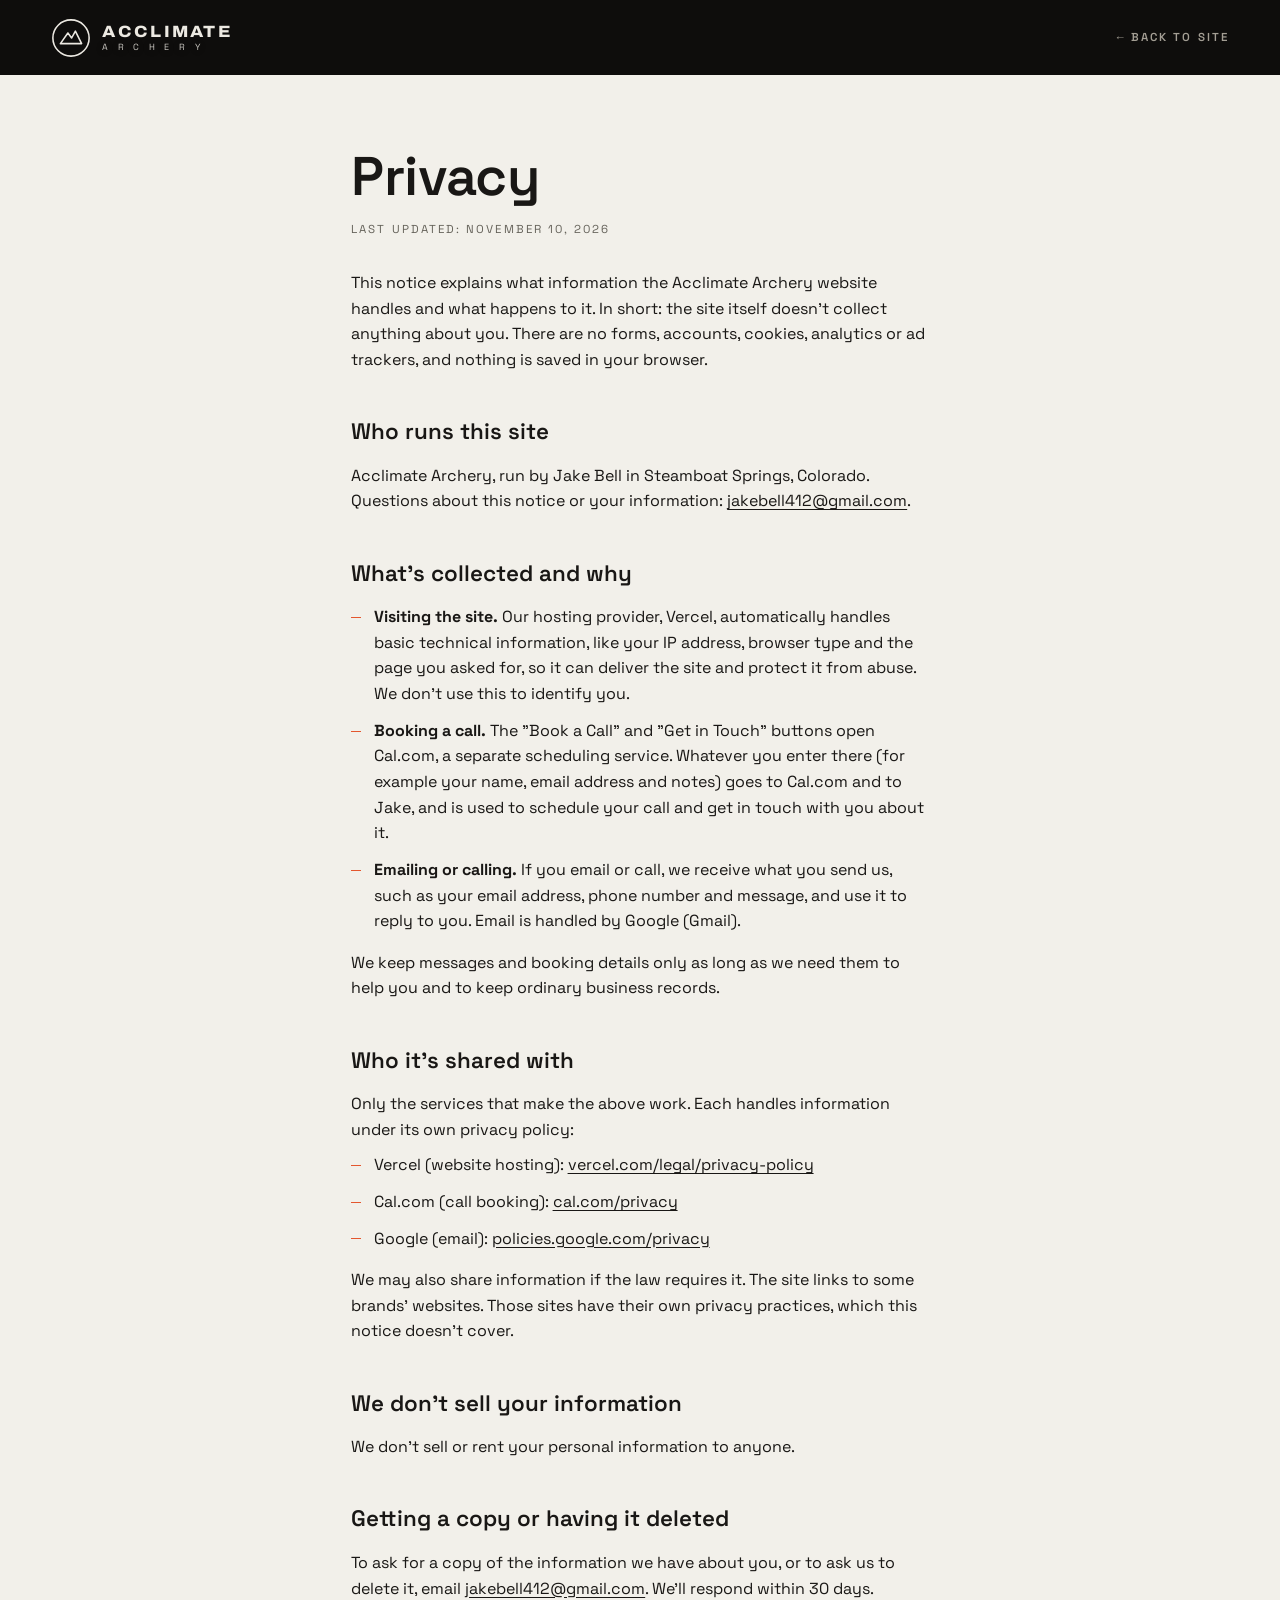
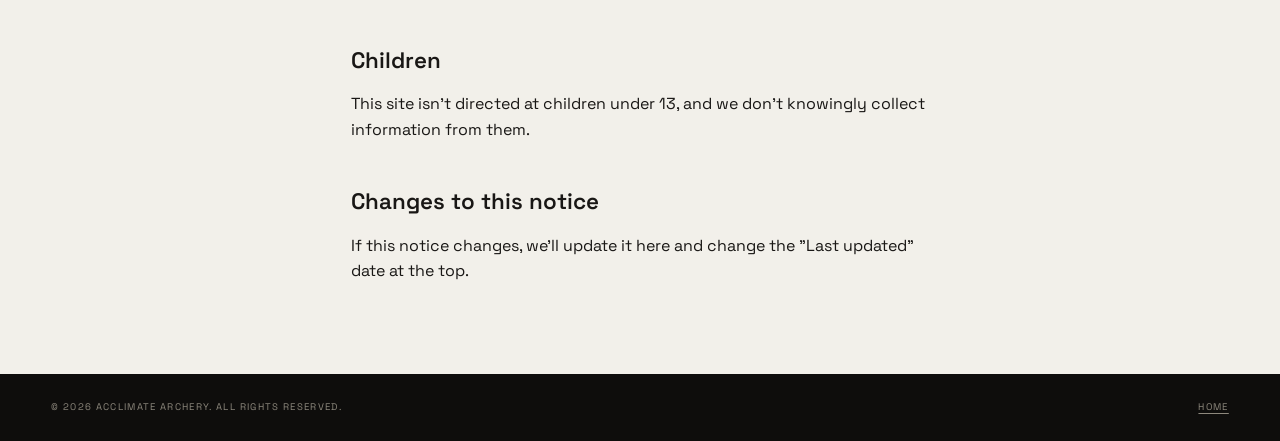
==== commit f7962446: "Safer claim wording, fix section numbers, finalize privacy page - 'Every bow leaves perfect' -> 'dia" ====
--- a/privacy.html
+++ b/privacy.html
@@ -5,9 +5,6 @@
   <meta name="viewport" content="width=device-width, initial-scale=1.0" />
   <title>Privacy | Acclimate Archery</title>
   <meta name="description" content="How the Acclimate Archery website handles your information." />
-  <!-- DRAFT: remove this noindex line (and the draft banner below) once
-       Jake has approved the wording. -->
-  <meta name="robots" content="noindex" />
   <meta name="theme-color" content="#0e0d0c" />
   <link rel="preload" href="fonts/space-grotesk-latin.woff2" as="font" type="font/woff2" crossorigin />
   <link rel="stylesheet" href="css/fonts.css" />
@@ -32,9 +29,6 @@
   </header>
 
   <main id="main" class="legal" tabindex="-1">
-    <!-- DRAFT BANNER: delete this <p> once approved. -->
-    <p class="legal__draft" role="note"><strong>Draft:</strong> this privacy notice is waiting for approval from Acclimate Archery and isn't final yet.</p>
-
     <h1>Privacy</h1>
     <p class="legal__updated">Last updated: November 10, 2026</p>
 
--- a/css/style.css
+++ b/css/style.css
@@ -1329,11 +1329,6 @@
   font-size: 0.72rem !important; letter-spacing: 0.18em; text-transform: uppercase;
   color: var(--ash-2) !important;
 }
-.legal__draft {
-  margin-bottom: 2rem; padding: 0.9rem 1.1rem;
-  border: 1px solid var(--ember); border-left-width: 4px;
-  background: var(--paper-2);
-}
 .legal-footer { padding-top: 0; }
 .legal-footer a { text-decoration: underline; text-underline-offset: 3px; }
 .site-footer__privacy { color: var(--ash); text-decoration: underline; text-underline-offset: 3px; }
